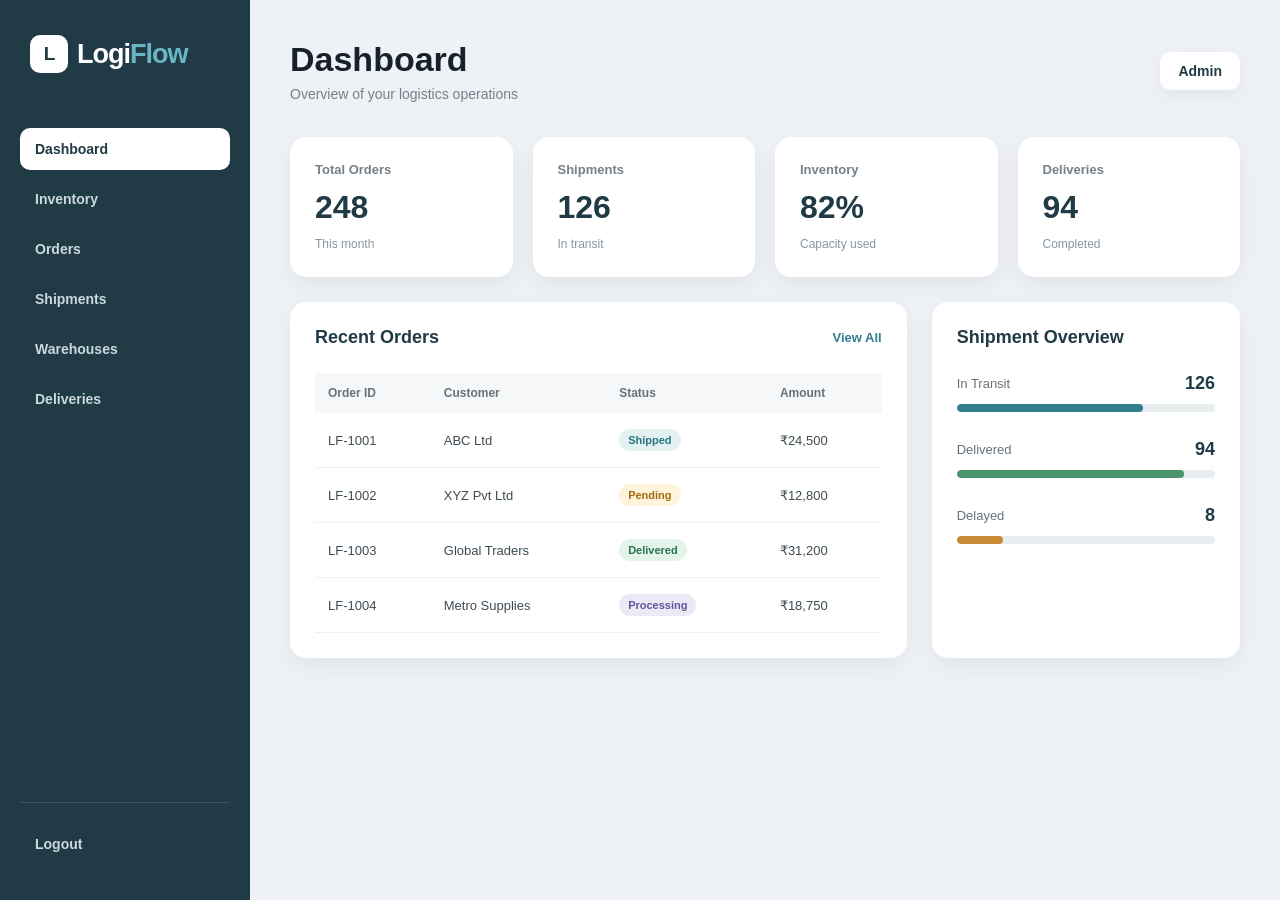
==== frontend/dashboard.html @ 5ffeb64b "feat: build dashboard and inventory module" ====
<!DOCTYPE html>
<html lang="en">

<head>
    <meta charset="UTF-8">

    <meta
        name="viewport"
        content="width=device-width, initial-scale=1.0"
    >

    <title>LogiFlow | Dashboard</title>

    <link
        rel="stylesheet"
        href="css/dashboard.css"
    >
</head>

<body>

    <div class="dashboard">

        <!-- SIDEBAR -->
        <aside class="sidebar">

            <div class="logo">
                <span class="logo-mark">L</span>
                <span class="logo-logi">Logi</span><span class="logo-flow">Flow</span>
            </div>

            <nav class="navigation">

                <a href="dashboard.html" class="nav-item active">
                    Dashboard
                </a>

                <a href="inventory.html" class="nav-item">
                    Inventory
                </a>

                <a href="orders.html" class="nav-item">
                    Orders
                </a>

                <a href="shipments.html" class="nav-item">
                    Shipments
                </a>

                <a href="warehouses.html" class="nav-item">
                    Warehouses
                </a>

                <a href="deliveries.html" class="nav-item">
                    Deliveries
                </a>

            </nav>

            <div class="sidebar-bottom">

                <a href="index.html" class="nav-item">
                    Logout
                </a>

            </div>

        </aside>


        <!-- MAIN CONTENT -->
        <main class="main-content">

            <header class="topbar">

                <div>
                    <h1>Dashboard</h1>

                    <p>
                        Overview of your logistics operations
                    </p>
                </div>

                <div class="user-info">
                    Admin
                </div>

            </header>


            <!-- STATISTICS -->
            <section class="stats">

                <div class="stat-card">

                    <p>Total Orders</p>

                    <h2>248</h2>

                    <span>
                        This month
                    </span>

                </div>


                <div class="stat-card">

                    <p>Shipments</p>

                    <h2>126</h2>

                    <span>
                        In transit
                    </span>

                </div>


                <div class="stat-card">

                    <p>Inventory</p>

                    <h2>82%</h2>

                    <span>
                        Capacity used
                    </span>

                </div>


                <div class="stat-card">

                    <p>Deliveries</p>

                    <h2>94</h2>

                    <span>
                        Completed
                    </span>

                </div>

            </section>


            <!-- LOWER SECTION -->
            <section class="dashboard-grid">

                <div class="panel">

                    <div class="panel-header">

                        <h2>Recent Orders</h2>

                        <a href="orders.html">
                            View All
                        </a>

                    </div>

                    <div class="table-container">

                        <table>

                            <thead>

                                <tr>
                                    <th>Order ID</th>
                                    <th>Customer</th>
                                    <th>Status</th>
                                    <th>Amount</th>
                                </tr>

                            </thead>

                            <tbody>

                                <tr>
                                    <td>LF-1001</td>
                                    <td>ABC Ltd</td>
                                    <td>
                                        <span class="status shipped">
                                            Shipped
                                        </span>
                                    </td>
                                    <td>₹24,500</td>
                                </tr>

                                <tr>
                                    <td>LF-1002</td>
                                    <td>XYZ Pvt Ltd</td>
                                    <td>
                                        <span class="status pending">
                                            Pending
                                        </span>
                                    </td>
                                    <td>₹12,800</td>
                                </tr>

                                <tr>
                                    <td>LF-1003</td>
                                    <td>Global Traders</td>
                                    <td>
                                        <span class="status delivered">
                                            Delivered
                                        </span>
                                    </td>
                                    <td>₹31,200</td>
                                </tr>

                                <tr>
                                    <td>LF-1004</td>
                                    <td>Metro Supplies</td>
                                    <td>
                                        <span class="status processing">
                                            Processing
                                        </span>
                                    </td>
                                    <td>₹18,750</td>
                                </tr>

                            </tbody>

                        </table>

                    </div>

                </div>


                <div class="panel">

                    <div class="panel-header">

                        <h2>Shipment Overview</h2>

                    </div>

                    <div class="shipment-overview">

                        <div class="shipment-item">

                            <div>
                                <p>In Transit</p>
                                <strong>126</strong>
                            </div>

                            <div class="progress">
                                <div class="progress-bar transit"></div>
                            </div>

                        </div>


                        <div class="shipment-item">

                            <div>
                                <p>Delivered</p>
                                <strong>94</strong>
                            </div>

                            <div class="progress">
                                <div class="progress-bar delivered-bar"></div>
                            </div>

                        </div>


                        <div class="shipment-item">

                            <div>
                                <p>Delayed</p>
                                <strong>8</strong>
                            </div>

                            <div class="progress">
                                <div class="progress-bar delayed"></div>
                            </div>

                        </div>

                    </div>

                </div>

            </section>

        </main>

    </div>

</body>

</html>
---- frontend/css/dashboard.css ----
/* =========================================
   DASHBOARD GLOBAL
   ========================================= */

* {
    margin: 0;
    padding: 0;
    box-sizing: border-box;
}

body {
    font-family: Arial, sans-serif;

    background-color: #eef1f5;

    color: #17212b;

    min-height: 100vh;
}


/* =========================================
   MAIN DASHBOARD
   ========================================= */

.dashboard {
    display: flex;

    min-height: 100vh;
}


/* =========================================
   SIDEBAR
   ========================================= */

.sidebar {
    width: 250px;

    min-height: 100vh;

    background-color: #203b45;

    padding: 35px 20px;

    display: flex;

    flex-direction: column;
}


/* =========================================
   LOGIFLOW LOGO
   ========================================= */

.logo {
    display: flex;

    align-items: center;

    margin-left: 10px;

    font-size: 27px;

    font-weight: 800;

    letter-spacing: -1px;
}

.logo-mark {
    width: 38px;

    height: 38px;

    display: flex;

    align-items: center;

    justify-content: center;

    margin-right: 9px;

    background-color: #ffffff;

    color: #203b45;

    border-radius: 10px;

    font-size: 19px;

    font-weight: 800;
}

.logo-logi {
    color: #ffffff;
}

.logo-flow {
    color: #69b6c5;
}


/* =========================================
   NAVIGATION
   ========================================= */

.navigation {
    margin-top: 55px;

    display: flex;

    flex-direction: column;

    gap: 8px;
}

.nav-item {
    display: block;

    padding: 13px 15px;

    border-radius: 10px;

    color: #cbd8dc;

    text-decoration: none;

    font-size: 14px;

    font-weight: 600;

    transition: 0.25s ease;
}

.nav-item:hover {
    background-color: rgba(255, 255, 255, 0.10);

    color: #ffffff;

    transform: translateX(3px);
}

.nav-item.active {
    background-color: #ffffff;

    color: #203b45;
}


/* =========================================
   SIDEBAR BOTTOM
   ========================================= */

.sidebar-bottom {
    margin-top: auto;

    border-top: 1px solid rgba(255, 255, 255, 0.12);

    padding-top: 20px;
}


/* =========================================
   MAIN CONTENT
   ========================================= */

.main-content {
    flex: 1;

    padding: 40px;

    min-width: 0;
}


/* =========================================
   TOP BAR
   ========================================= */

.topbar {
    display: flex;

    align-items: center;

    justify-content: space-between;

    margin-bottom: 35px;
}

.topbar h1 {
    font-size: 34px;

    font-weight: 800;

    color: #17212b;
}

.topbar p {
    margin-top: 7px;

    color: #74818a;

    font-size: 14px;
}

.user-info {
    padding: 11px 18px;

    background-color: #ffffff;

    border-radius: 10px;

    color: #203b45;

    font-size: 14px;

    font-weight: 700;

    box-shadow: 0 5px 18px rgba(15, 23, 42, 0.06);
}


/* =========================================
   STATISTICS
   ========================================= */

.stats {
    display: grid;

    grid-template-columns: repeat(4, 1fr);

    gap: 20px;

    margin-bottom: 25px;
}

.stat-card {
    background-color: #ffffff;

    padding: 25px;

    border-radius: 16px;

    box-shadow: 0 8px 25px rgba(15, 23, 42, 0.06);

    transition: 0.25s ease;
}

.stat-card:hover {
    transform: translateY(-4px);

    box-shadow: 0 15px 30px rgba(15, 23, 42, 0.10);
}

.stat-card p {
    color: #74818a;

    font-size: 13px;

    font-weight: 600;

    margin-bottom: 12px;
}

.stat-card h2 {
    color: #203b45;

    font-size: 32px;

    font-weight: 800;

    margin-bottom: 8px;
}

.stat-card span {
    color: #8a969d;

    font-size: 12px;
}


/* =========================================
   DASHBOARD GRID
   ========================================= */

.dashboard-grid {
    display: grid;

    grid-template-columns: 2fr 1fr;

    gap: 25px;
}


/* =========================================
   PANELS
   ========================================= */

.panel {
    background-color: #ffffff;

    border-radius: 16px;

    padding: 25px;

    box-shadow: 0 8px 25px rgba(15, 23, 42, 0.06);
}

.panel-header {
    display: flex;

    align-items: center;

    justify-content: space-between;

    margin-bottom: 25px;
}

.panel-header h2 {
    font-size: 18px;

    color: #203b45;

    font-weight: 800;
}

.panel-header a {
    color: #2f7f8f;

    font-size: 13px;

    font-weight: 700;

    text-decoration: none;
}

.panel-header a:hover {
    text-decoration: underline;
}


/* =========================================
   ORDERS TABLE
   ========================================= */

.table-container {
    width: 100%;

    overflow-x: auto;
}

table {
    width: 100%;

    border-collapse: collapse;

    min-width: 550px;
}

thead {
    background-color: #f5f7f8;
}

th {
    padding: 13px;

    text-align: left;

    color: #66737b;

    font-size: 12px;

    font-weight: 700;
}

td {
    padding: 16px 13px;

    border-bottom: 1px solid #edf0f2;

    color: #3e4b53;

    font-size: 13px;
}

tbody tr {
    transition: 0.2s ease;
}

tbody tr:hover {
    background-color: #f8fafb;
}


/* =========================================
   STATUS
   ========================================= */

.status {
    display: inline-block;

    padding: 5px 9px;

    border-radius: 20px;

    font-size: 11px;

    font-weight: 700;
}

.status.shipped {
    background-color: #e4f1f3;

    color: #287483;
}

.status.pending {
    background-color: #fff3dc;

    color: #a36b10;
}

.status.delivered {
    background-color: #e4f4eb;

    color: #28744b;
}

.status.processing {
    background-color: #ece9f7;

    color: #63549a;
}


/* =========================================
   SHIPMENT OVERVIEW
   ========================================= */

.shipment-overview {
    display: flex;

    flex-direction: column;

    gap: 27px;
}

.shipment-item > div:first-child {
    display: flex;

    align-items: center;

    justify-content: space-between;

    margin-bottom: 10px;
}

.shipment-item p {
    color: #66737b;

    font-size: 13px;
}

.shipment-item strong {
    color: #203b45;

    font-size: 18px;
}


/* =========================================
   PROGRESS BAR
   ========================================= */

.progress {
    width: 100%;

    height: 8px;

    background-color: #e8edef;

    border-radius: 10px;

    overflow: hidden;
}

.progress-bar {
    height: 100%;

    border-radius: 10px;
}

.progress-bar.transit {
    width: 72%;

    background-color: #2f7f8f;
}

.progress-bar.delivered-bar {
    width: 88%;

    background-color: #4b9470;
}

.progress-bar.delayed {
    width: 18%;

    background-color: #c78b35;
}


/* =========================================
   LARGE TABLET
   ========================================= */

@media (max-width: 1100px) {

    .sidebar {
        width: 220px;
    }

    .main-content {
        padding: 30px;
    }

    .stats {
        grid-template-columns: repeat(2, 1fr);
    }

    .dashboard-grid {
        grid-template-columns: 1fr;
    }
}


/* =========================================
   MOBILE
   ========================================= */

@media (max-width: 700px) {

    .dashboard {
        display: block;
    }

    .sidebar {
        width: 100%;

        min-height: auto;

        padding: 20px;
    }

    .logo {
        margin-left: 0;
    }

    .navigation {
        margin-top: 25px;

        display: grid;

        grid-template-columns: repeat(2, 1fr);

        gap: 7px;
    }

    .nav-item {
        text-align: center;

        padding: 10px 8px;

        font-size: 12px;
    }

    .sidebar-bottom {
        margin-top: 15px;

        padding-top: 10px;
    }

    .sidebar-bottom .nav-item {
        text-align: center;
    }

    .main-content {
        padding: 25px 18px;
    }

    .topbar {
        align-items: flex-start;

        gap: 15px;
    }

    .topbar h1 {
        font-size: 28px;
    }

    .user-info {
        font-size: 12px;

        padding: 9px 12px;
    }

    .stats {
        grid-template-columns: 1fr;

        gap: 14px;
    }

    .stat-card {
        padding: 20px;
    }

    .dashboard-grid {
        grid-template-columns: 1fr;
    }

    .panel {
        padding: 18px;
    }
}


/* =========================================
   SMALL MOBILE
   ========================================= */

@media (max-width: 400px) {

    .navigation {
        grid-template-columns: 1fr 1fr;
    }

    .topbar h1 {
        font-size: 25px;
    }

    .topbar p {
        font-size: 12px;
    }

    .logo {
        font-size: 24px;
    }

    .logo-mark {
        width: 34px;
        height: 34px;
    }
}
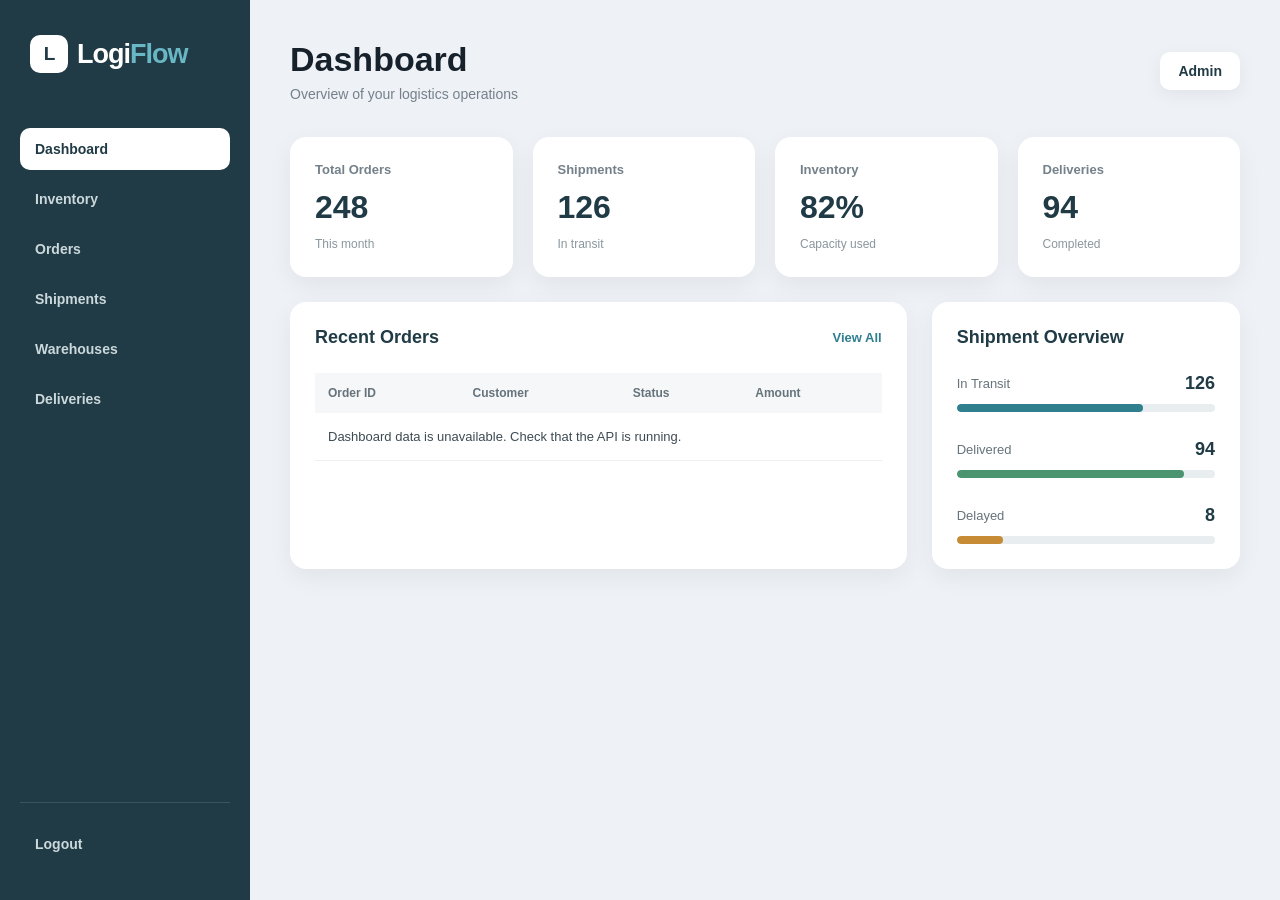
==== commit 9d4ff737: "chore: checkpoint existing operational backend and frontend" ====
--- a/frontend/dashboard.html
+++ b/frontend/dashboard.html
@@ -291,6 +291,8 @@
 
     </div>
 
+        <script src="js/dashboard.js" defer></script>
+
 </body>
 
 </html>
--- a/frontend/css/dashboard.css
+++ b/frontend/css/dashboard.css
@@ -649,4 +649,78 @@
         width: 34px;
         height: 34px;
     }
-}+}
+
+
+/* =========================================
+   LOGIFLOW STANDARD FIXED SIDEBAR
+   LOCKED DESIGN RULE
+========================================= */
+
+/* DESKTOP */
+@media (min-width: 701px) {
+
+    .dashboard,
+    .orders-page,
+    .shipments-page {
+        display: block;
+        min-height: 100vh;
+    }
+
+    .dashboard .sidebar,
+    .orders-page .sidebar,
+    .shipments-page .sidebar {
+        position: fixed;
+        top: 0;
+        left: 0;
+
+        width: 250px;
+        height: 100vh;
+        min-height: 0;
+
+        overflow-y: auto;
+        overscroll-behavior: contain;
+
+        z-index: 1000;
+    }
+
+    .dashboard .main-content,
+    .orders-page .main-content,
+    .shipments-page .main-content {
+        width: calc(100% - 250px);
+        margin-left: 250px;
+
+        min-width: 0;
+    }
+}
+
+
+/* MOBILE */
+@media (max-width: 700px) {
+
+    .dashboard,
+    .orders-page,
+    .shipments-page {
+        display: flex;
+        flex-direction: column;
+    }
+
+    .dashboard .sidebar,
+    .orders-page .sidebar,
+    .shipments-page .sidebar {
+        position: static;
+
+        width: 100%;
+        height: auto;
+        min-height: auto;
+
+        overflow: visible;
+    }
+
+    .dashboard .main-content,
+    .orders-page .main-content,
+    .shipments-page .main-content {
+        width: 100%;
+        margin-left: 0;
+    }
+}
